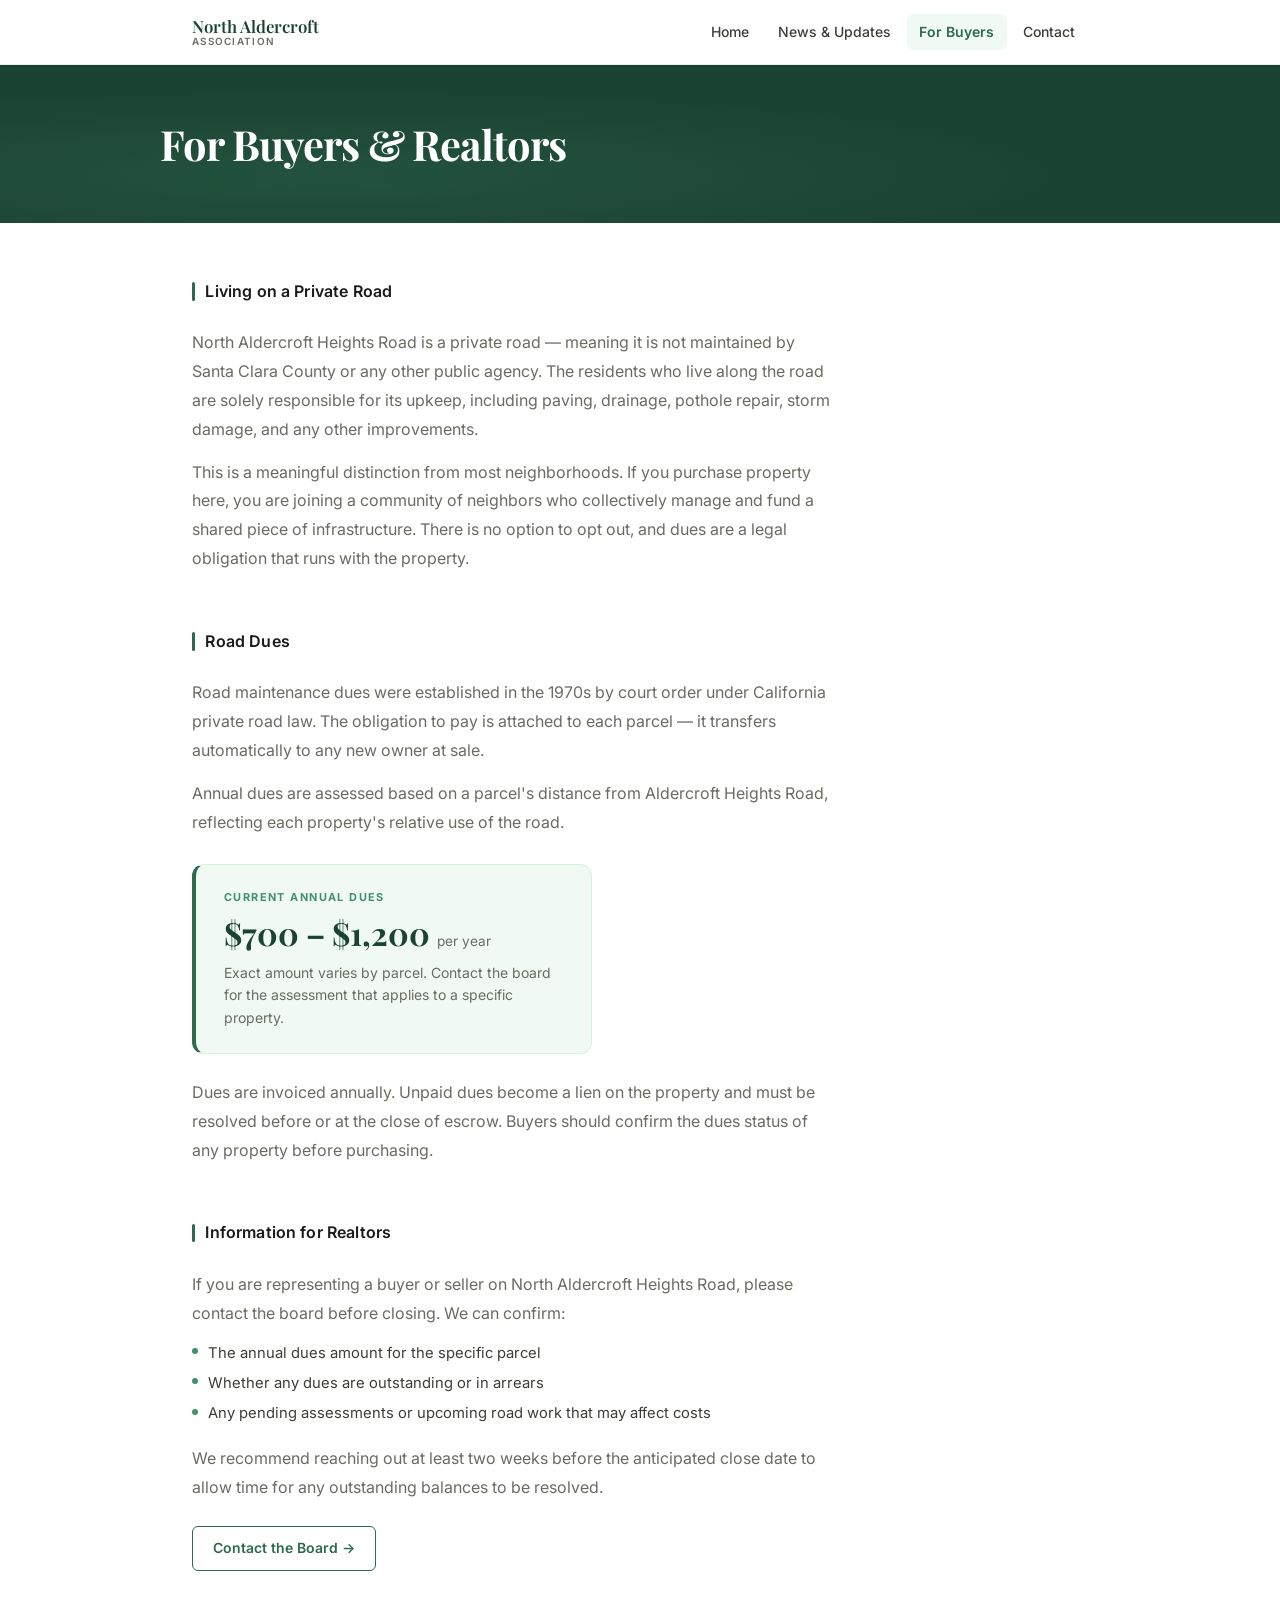
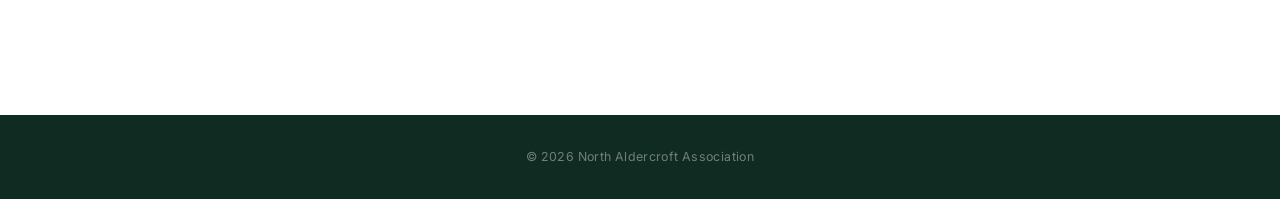
==== buyers.html @ 64df18d7 "Add For Buyers & Realtors page with private road and dues info New buyers.html covers private road r" ====
<!DOCTYPE html>
<html lang="en">
<head>
  <meta charset="UTF-8">
  <meta name="viewport" content="width=device-width, initial-scale=1.0">
  <title>For Buyers &amp; Realtors — North Aldercroft Association</title>
  <link rel="stylesheet" href="css/style.css">
</head>
<body>

<header class="site-header">
  <div class="header-inner">
    <a class="logo" href="index.html">
      <span class="logo-primary">North Aldercroft</span>
      <span class="logo-secondary">Association</span>
    </a>
    <nav aria-label="Main navigation">
      <ul>
        <li><a href="index.html">Home</a></li>
        <li><a href="news.html">News &amp; Updates</a></li>
        <li><a href="buyers.html" aria-current="page">For Buyers</a></li>
        <li><a href="contact.html">Contact</a></li>
      </ul>
    </nav>
  </div>
</header>

<section class="page-header">
  <div class="page-header-inner">
    <h1>For Buyers &amp; Realtors</h1>
  </div>
</section>

<main>

  <div class="section">
    <div class="section-label"><h2>Living on a Private Road</h2></div>
    <div class="prose">
      <p>North Aldercroft Heights Road is a private road — meaning it is not maintained by Santa Clara County or any other public agency. The residents who live along the road are solely responsible for its upkeep, including paving, drainage, pothole repair, storm damage, and any other improvements.</p>
      <p>This is a meaningful distinction from most neighborhoods. If you purchase property here, you are joining a community of neighbors who collectively manage and fund a shared piece of infrastructure. There is no option to opt out, and dues are a legal obligation that runs with the property.</p>
    </div>
  </div>

  <div class="section">
    <div class="section-label"><h2>Road Dues</h2></div>
    <div class="prose">
      <p>Road maintenance dues were established in the 1970s by court order under California private road law. The obligation to pay is attached to each parcel — it transfers automatically to any new owner at sale.</p>
      <p>Annual dues are assessed based on a parcel's distance from Aldercroft Heights Road, reflecting each property's relative use of the road.</p>
    </div>

    <div class="callout">
      <div class="callout-label">Current annual dues</div>
      <div class="callout-amount">$700 – $1,200 <span>per year</span></div>
      <p>Exact amount varies by parcel. Contact the board for the assessment that applies to a specific property.</p>
    </div>

    <div class="prose" style="margin-top: 1.5rem;">
      <p>Dues are invoiced annually. Unpaid dues become a lien on the property and must be resolved before or at the close of escrow. Buyers should confirm the dues status of any property before purchasing.</p>
    </div>
  </div>

  <div class="section">
    <div class="section-label"><h2>Information for Realtors</h2></div>
    <div class="prose">
      <p>If you are representing a buyer or seller on North Aldercroft Heights Road, please contact the board before closing. We can confirm:</p>
    </div>
    <ul class="info-list">
      <li>The annual dues amount for the specific parcel</li>
      <li>Whether any dues are outstanding or in arrears</li>
      <li>Any pending assessments or upcoming road work that may affect costs</li>
    </ul>
    <div class="prose" style="margin-top: 1.25rem;">
      <p>We recommend reaching out at least two weeks before the anticipated close date to allow time for any outstanding balances to be resolved.</p>
    </div>
    <a href="contact.html" class="btn-outline">Contact the Board &rarr;</a>
  </div>

</main>

<footer>
  &copy; <script>document.write(new Date().getFullYear())</script> North Aldercroft Association
</footer>

</body>
</html>
---- css/style.css ----
@import url('https://fonts.googleapis.com/css2?family=Playfair+Display:wght@500;600;700&family=Inter:wght@400;500;600&display=swap');

:root {
  --forest-900: #0f2b22;
  --forest-800: #1b4332;
  --forest-700: #2d6a4f;
  --forest-600: #40916c;
  --forest-100: #d8f3dc;
  --forest-50:  #f0f9f3;

  --gold-500: #b5893a;

  --neutral-900: #1a1a18;
  --neutral-700: #3d3d38;
  --neutral-500: #6b6b64;
  --neutral-300: #b0ada6;
  --neutral-100: #f0ede6;
  --neutral-50:  #faf8f4;

  --white: #ffffff;

  --shadow-xs: 0 1px 2px rgba(0,0,0,0.06);
  --shadow-sm: 0 1px 4px rgba(0,0,0,0.08), 0 2px 8px rgba(0,0,0,0.05);
  --shadow-md: 0 4px 12px rgba(0,0,0,0.1), 0 2px 4px rgba(0,0,0,0.06);
  --shadow-lg: 0 12px 32px rgba(0,0,0,0.12), 0 4px 8px rgba(0,0,0,0.06);

  --radius-sm: 6px;
  --radius:    12px;
  --radius-lg: 18px;

  --max-width: 960px;

  --font-display: 'Playfair Display', Georgia, 'Times New Roman', serif;
  --font-body:    'Inter', system-ui, -apple-system, sans-serif;
}

/* ── Reset ── */
*, *::before, *::after { box-sizing: border-box; margin: 0; padding: 0; }

html { scroll-behavior: smooth; }

body {
  font-family: var(--font-body);
  color: var(--neutral-900);
  background: var(--white);
  line-height: 1.6;
  -webkit-font-smoothing: antialiased;
}

/* ── Site Header ── */
.site-header {
  position: sticky;
  top: 0;
  z-index: 100;
  background: var(--white);
  border-bottom: 1px solid var(--neutral-100);
  box-shadow: var(--shadow-xs);
}

.header-inner {
  max-width: var(--max-width);
  margin: 0 auto;
  padding: 0 2rem;
  display: flex;
  align-items: center;
  justify-content: space-between;
  height: 64px;
  gap: 2rem;
}

.logo {
  display: flex;
  flex-direction: column;
  text-decoration: none;
  line-height: 1.2;
}

.logo-primary {
  font-family: var(--font-display);
  font-size: 1.05rem;
  font-weight: 600;
  color: var(--forest-800);
}

.logo-secondary {
  font-size: 0.62rem;
  font-weight: 600;
  letter-spacing: 0.13em;
  text-transform: uppercase;
  color: var(--neutral-500);
}

nav ul { list-style: none; display: flex; align-items: center; gap: 0.2rem; }

nav ul li a {
  display: block;
  padding: 0.4rem 0.8rem;
  border-radius: var(--radius-sm);
  font-size: 0.875rem;
  font-weight: 500;
  color: var(--neutral-700);
  text-decoration: none;
  transition: color 0.15s, background 0.15s;
}

nav ul li a:hover              { color: var(--forest-800); background: var(--forest-50); }
nav ul li a[aria-current="page"]{ color: var(--forest-700); background: var(--forest-50); font-weight: 600; }

/* ── Hero (home) ── */
.hero {
  position: relative;
  background:
    radial-gradient(ellipse at 15% 60%, rgba(64,145,108,0.3) 0%, transparent 55%),
    radial-gradient(ellipse at 85% 15%, rgba(45,106,79,0.2) 0%, transparent 50%),
    var(--forest-800);
  color: var(--white);
  padding: 6rem 2rem 7rem;
  overflow: hidden;
}

/* Curved bottom wave */
.hero::after {
  content: '';
  position: absolute;
  bottom: -1px;
  left: 0;
  right: 0;
  height: 72px;
  background: var(--white);
  clip-path: ellipse(55% 100% at 50% 100%);
}

.hero-inner {
  max-width: var(--max-width);
  margin: 0 auto;
  position: relative;
  z-index: 1;
}

.hero-eyebrow {
  font-size: 0.72rem;
  font-weight: 600;
  letter-spacing: 0.15em;
  text-transform: uppercase;
  color: var(--forest-100);
  opacity: 0.75;
  margin-bottom: 1rem;
}

.hero h1 {
  font-family: var(--font-display);
  font-size: clamp(2.6rem, 6vw, 4.2rem);
  font-weight: 700;
  line-height: 1.05;
  letter-spacing: -0.025em;
  color: var(--white);
  margin-bottom: 1.25rem;
}

.hero-sub {
  font-size: 1.05rem;
  color: rgba(255,255,255,0.68);
  max-width: 500px;
  line-height: 1.65;
  margin-bottom: 2.25rem;
}

.hero-actions { display: flex; gap: 0.75rem; flex-wrap: wrap; }

.btn-primary {
  display: inline-flex;
  align-items: center;
  padding: 0.7rem 1.5rem;
  background: var(--white);
  color: var(--forest-800);
  font-size: 0.875rem;
  font-weight: 600;
  text-decoration: none;
  border-radius: var(--radius-sm);
  box-shadow: var(--shadow-md);
  transition: transform 0.15s, box-shadow 0.15s;
}

.btn-primary:hover { transform: translateY(-1px); box-shadow: var(--shadow-lg); }

.btn-ghost {
  display: inline-flex;
  align-items: center;
  padding: 0.7rem 1.5rem;
  background: rgba(255,255,255,0.1);
  border: 1px solid rgba(255,255,255,0.25);
  color: var(--white);
  font-size: 0.875rem;
  font-weight: 500;
  text-decoration: none;
  border-radius: var(--radius-sm);
  transition: background 0.15s;
}

.btn-ghost:hover { background: rgba(255,255,255,0.18); }

/* ── Page Header (inner pages) ── */
.page-header {
  background:
    radial-gradient(ellipse at 25% 70%, rgba(64,145,108,0.2) 0%, transparent 55%),
    var(--forest-800);
  padding: 3.5rem 2rem 3.5rem;
  color: var(--white);
}

.page-header-inner { max-width: var(--max-width); margin: 0 auto; }

.page-header h1 {
  font-family: var(--font-display);
  font-size: clamp(1.8rem, 4vw, 2.6rem);
  font-weight: 700;
  letter-spacing: -0.025em;
  line-height: 1.1;
}

/* ── Main ── */
main {
  max-width: var(--max-width);
  margin: 0 auto;
  padding: 3.5rem 2rem;
}

.section { margin-bottom: 3.5rem; }

/* ── Section headings ── */
.section-label {
  display: flex;
  align-items: center;
  gap: 0.65rem;
  margin-bottom: 1.5rem;
}

.section-label::before {
  content: '';
  display: block;
  width: 3px;
  height: 1.15rem;
  background: var(--forest-700);
  border-radius: 99px;
  flex-shrink: 0;
}

.section-label h2 {
  font-size: 1rem;
  font-weight: 600;
  letter-spacing: 0.01em;
  color: var(--neutral-900);
}

/* ── About ── */
.about-body {
  font-size: 1rem;
  color: var(--neutral-500);
  max-width: 640px;
  line-height: 1.8;
}
.about-body p + p { margin-top: 0.875rem; }

/* ── Cards ── */
.card-grid {
  display: grid;
  grid-template-columns: repeat(auto-fit, minmax(240px, 1fr));
  gap: 1.25rem;
}

.card {
  background: var(--white);
  border: 1px solid var(--neutral-100);
  border-radius: var(--radius);
  padding: 1.5rem;
  box-shadow: var(--shadow-sm);
  display: flex;
  flex-direction: column;
  transition: transform 0.2s, box-shadow 0.2s;
}

.card:hover { transform: translateY(-3px); box-shadow: var(--shadow-lg); }

.card-icon {
  width: 38px;
  height: 38px;
  background: var(--forest-50);
  border-radius: var(--radius-sm);
  margin-bottom: 1rem;
  display: flex;
  align-items: center;
  justify-content: center;
}

/* Simple CSS-drawn icons via pseudo-elements */
.card-icon-news::after    { content: ''; display: block; width: 14px; height: 12px; border: 2px solid var(--forest-700); border-radius: 2px; box-shadow: 0 2px 0 0 var(--forest-700); }
.card-icon-minutes::after { content: ''; display: block; width: 10px; height: 13px; border: 2px solid var(--forest-700); border-radius: 1px; border-top: 5px solid var(--forest-700); }
.card-icon-contact::after { content: ''; display: block; width: 14px; height: 10px; border: 2px solid var(--forest-700); border-radius: 2px; clip-path: polygon(0 0, 50% 55%, 100% 0, 100% 100%, 0 100%); background: var(--forest-700); border: none; }

.card h3 {
  font-size: 0.95rem;
  font-weight: 600;
  color: var(--neutral-900);
  margin-bottom: 0.4rem;
}

.card p { font-size: 0.875rem; color: var(--neutral-500); line-height: 1.65; flex: 1; }

.card-link {
  display: inline-flex;
  align-items: center;
  gap: 0.3rem;
  margin-top: 1.25rem;
  font-size: 0.825rem;
  font-weight: 600;
  color: var(--forest-700);
  text-decoration: none;
  transition: gap 0.15s;
}
.card-link:hover { gap: 0.5rem; }

/* ── Announcements ── */
.announcement-list { list-style: none; }

.announcement-list li {
  display: grid;
  grid-template-columns: 44px 1fr;
  gap: 0 1.25rem;
  padding: 1.25rem 0;
  border-bottom: 1px solid var(--neutral-100);
}
.announcement-list li:last-child { border-bottom: none; }

.ann-date-badge {
  display: flex;
  flex-direction: column;
  align-items: center;
  padding-top: 0.1rem;
}

.ann-date-badge .month {
  font-size: 0.58rem;
  font-weight: 700;
  letter-spacing: 0.09em;
  text-transform: uppercase;
  color: var(--forest-700);
}

.ann-date-badge .day {
  font-size: 1.4rem;
  font-weight: 700;
  color: var(--neutral-900);
  line-height: 1;
}

.ann-date-badge .year {
  font-size: 0.58rem;
  color: var(--neutral-300);
  margin-top: 1px;
}

.ann-title {
  font-size: 0.95rem;
  font-weight: 600;
  color: var(--neutral-900);
  margin-bottom: 0.3rem;
  line-height: 1.35;
}

.ann-body { font-size: 0.875rem; color: var(--neutral-500); line-height: 1.65; }

/* ── Minutes list ── */
.minutes-list { list-style: none; }

.minutes-list li {
  display: flex;
  align-items: center;
  justify-content: space-between;
  gap: 1rem;
  padding: 0.875rem 0;
  border-bottom: 1px solid var(--neutral-100);
}
.minutes-list li:last-child { border-bottom: none; }

.minutes-list a {
  font-size: 0.9rem;
  font-weight: 500;
  color: var(--forest-700);
  text-decoration: none;
  transition: color 0.15s;
}
.minutes-list a:hover { color: var(--forest-800); text-decoration: underline; }

.minutes-list .date {
  font-size: 0.775rem;
  color: var(--neutral-300);
  white-space: nowrap;
}

#minutes-loading { font-size: 0.875rem; color: var(--neutral-500); }

/* ── Minutes document page ── */
.minutes-doc { max-width: 680px; }

.back-link {
  display: inline-flex;
  align-items: center;
  gap: 0.35rem;
  margin-bottom: 2rem;
  font-size: 0.85rem;
  font-weight: 500;
  color: var(--forest-700);
  text-decoration: none;
  transition: gap 0.15s;
}
.back-link:hover { gap: 0.5rem; }

.minutes-doc h1 {
  font-family: var(--font-display);
  font-size: 1.8rem;
  color: var(--neutral-900);
  letter-spacing: -0.02em;
  margin-bottom: 0.3rem;
}

.minutes-doc .meta {
  font-size: 0.825rem;
  color: var(--neutral-500);
  margin-bottom: 2.25rem;
  padding-bottom: 1.5rem;
  border-bottom: 1px solid var(--neutral-100);
}

.minutes-doc h2 {
  font-size: 0.68rem;
  font-weight: 700;
  letter-spacing: 0.13em;
  text-transform: uppercase;
  color: var(--neutral-300);
  margin-top: 2rem;
  margin-bottom: 0.65rem;
}

.minutes-doc ul {
  margin-left: 1.1rem;
  font-size: 0.9rem;
  color: var(--neutral-500);
  line-height: 1.7;
}
.minutes-doc ul li { margin-bottom: 0.35rem; }

.minutes-doc p {
  font-size: 0.9rem;
  color: var(--neutral-500);
  line-height: 1.7;
  margin-top: 0.5rem;
}

.minutes-doc .action-item { color: var(--forest-800); font-weight: 600; }

/* ── Contact ── */
.contact-intro {
  font-size: 1rem;
  color: var(--neutral-500);
  line-height: 1.75;
  margin-bottom: 2rem;
  max-width: 480px;
}

.contact-card {
  display: inline-flex;
  flex-direction: column;
  gap: 0.35rem;
  background: var(--forest-50);
  border: 1px solid var(--forest-100);
  border-radius: var(--radius);
  padding: 1.5rem 2rem;
  box-shadow: var(--shadow-sm);
}

.contact-card .label {
  font-size: 0.68rem;
  font-weight: 700;
  letter-spacing: 0.13em;
  text-transform: uppercase;
  color: var(--forest-600);
}

.contact-card a {
  font-size: 1.05rem;
  font-weight: 600;
  color: var(--forest-800);
  text-decoration: none;
}
.contact-card a:hover { text-decoration: underline; }

/* ── Prose (buyers page body text) ── */
.prose {
  font-size: 1rem;
  color: var(--neutral-500);
  line-height: 1.8;
  max-width: 640px;
}
.prose p + p { margin-top: 0.875rem; }

/* ── Callout box ── */
.callout {
  margin-top: 1.75rem;
  background: var(--forest-50);
  border: 1px solid var(--forest-100);
  border-left: 4px solid var(--forest-700);
  border-radius: var(--radius);
  padding: 1.5rem 1.75rem;
  max-width: 400px;
}

.callout-label {
  font-size: 0.68rem;
  font-weight: 700;
  letter-spacing: 0.13em;
  text-transform: uppercase;
  color: var(--forest-600);
  margin-bottom: 0.5rem;
}

.callout-amount {
  font-family: var(--font-display);
  font-size: 2rem;
  font-weight: 700;
  color: var(--forest-800);
  line-height: 1.1;
  margin-bottom: 0.75rem;
}

.callout-amount span {
  font-family: var(--font-body);
  font-size: 0.85rem;
  font-weight: 400;
  color: var(--neutral-500);
}

.callout p {
  font-size: 0.875rem;
  color: var(--neutral-500);
  line-height: 1.6;
}

/* ── Info list (buyers page) ── */
.info-list {
  margin-top: 0.875rem;
  margin-left: 0;
  list-style: none;
  max-width: 560px;
  display: flex;
  flex-direction: column;
  gap: 0.5rem;
}

.info-list li {
  display: flex;
  align-items: flex-start;
  gap: 0.65rem;
  font-size: 0.925rem;
  color: var(--neutral-700);
  line-height: 1.5;
}

.info-list li::before {
  content: '';
  display: block;
  width: 6px;
  height: 6px;
  border-radius: 50%;
  background: var(--forest-600);
  margin-top: 0.45em;
  flex-shrink: 0;
}

/* ── Outline button ── */
.btn-outline {
  display: inline-flex;
  align-items: center;
  margin-top: 1.5rem;
  padding: 0.65rem 1.25rem;
  border: 1.5px solid var(--forest-700);
  border-radius: var(--radius-sm);
  font-size: 0.875rem;
  font-weight: 600;
  color: var(--forest-700);
  text-decoration: none;
  transition: background 0.15s, color 0.15s;
}

.btn-outline:hover {
  background: var(--forest-700);
  color: var(--white);
}

/* ── Footer ── */
footer {
  background: var(--forest-900);
  color: rgba(255,255,255,0.4);
  padding: 2rem;
  text-align: center;
  font-size: 0.775rem;
  letter-spacing: 0.03em;
  margin-top: 2rem;
}

/* ── Responsive ── */
@media (max-width: 600px) {
  .header-inner { padding: 0 1.25rem; height: 56px; }
  .hero { padding: 4rem 1.25rem 5rem; }
  .hero::after { height: 48px; }
  .page-header { padding: 2.5rem 1.25rem; }
  main { padding: 2.5rem 1.25rem; }
  .announcement-list li { grid-template-columns: 1fr; }
  .ann-date-badge { flex-direction: row; align-items: baseline; gap: 0.3rem; margin-bottom: 0.4rem; }
  .ann-date-badge .day { font-size: 0.9rem; }
  .minutes-list li { flex-direction: column; align-items: flex-start; gap: 0.2rem; }
  nav ul li a { padding: 0.35rem 0.5rem; font-size: 0.825rem; }
}
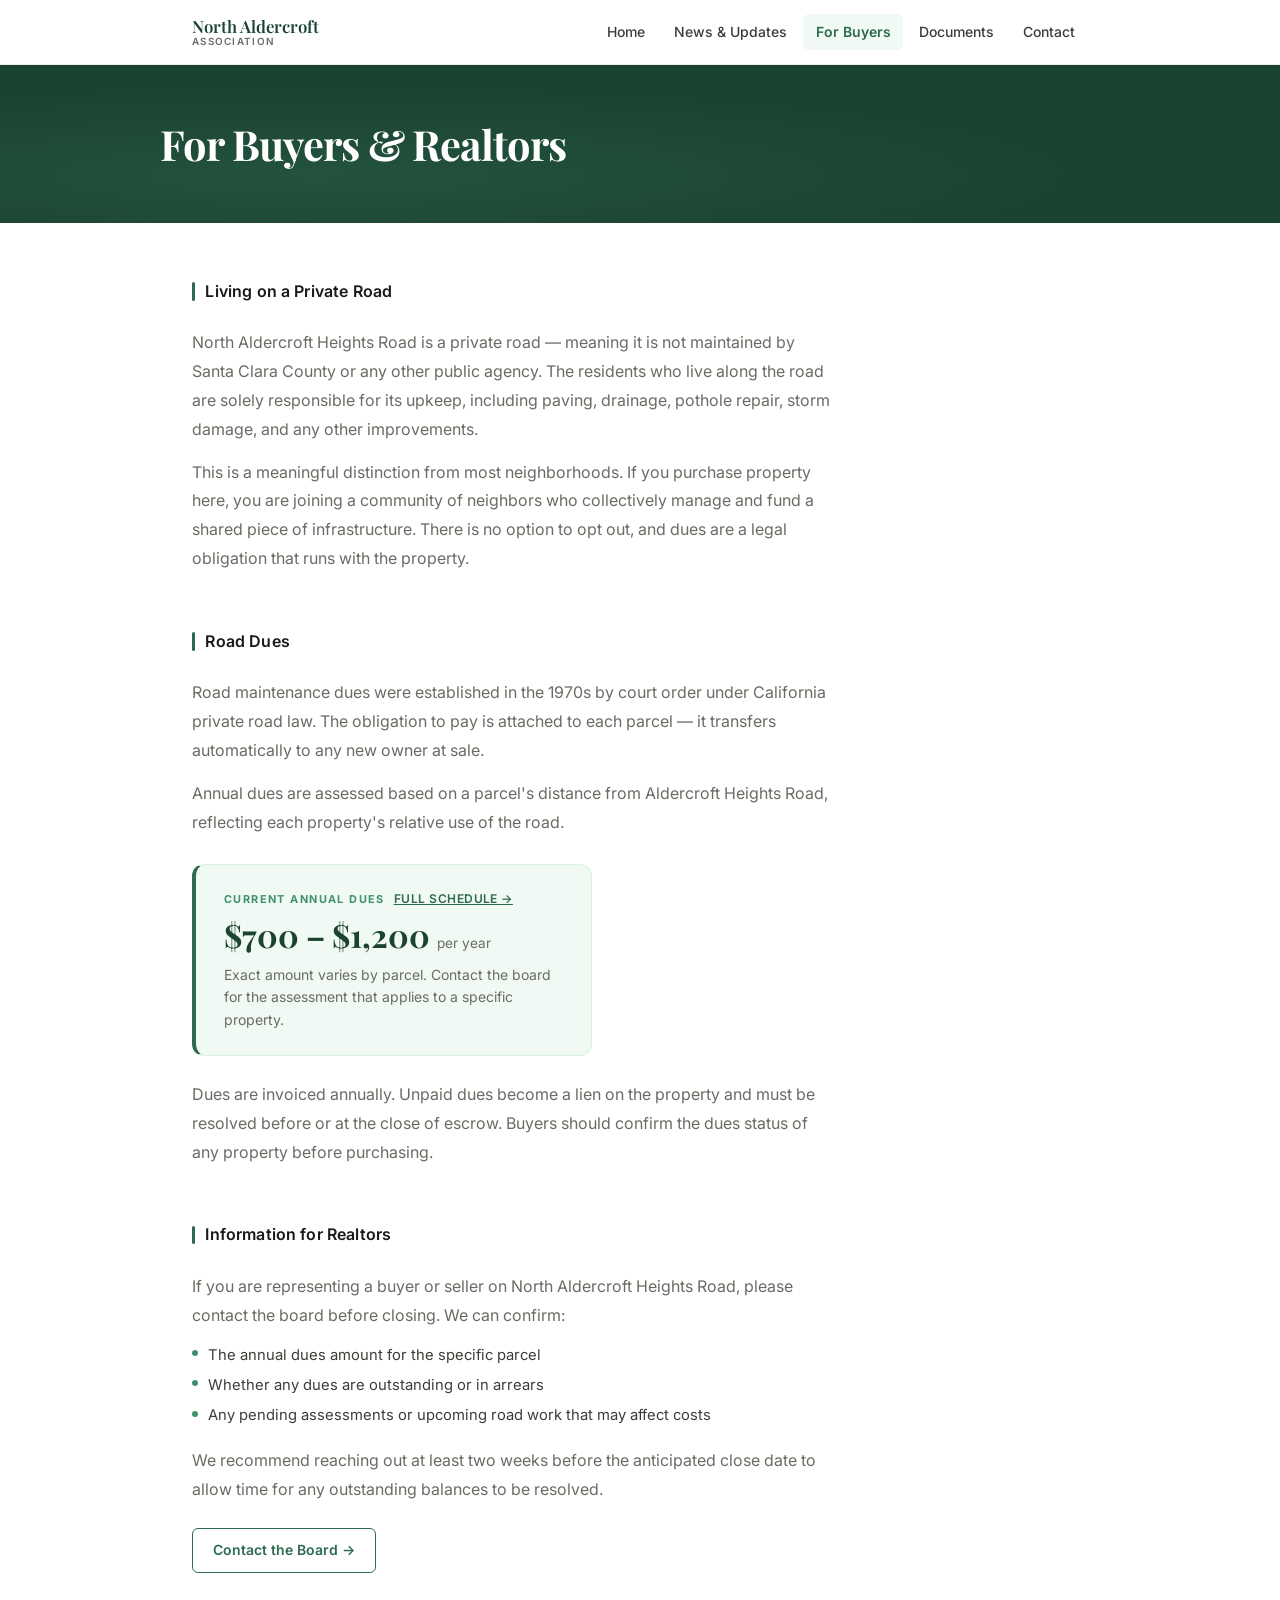
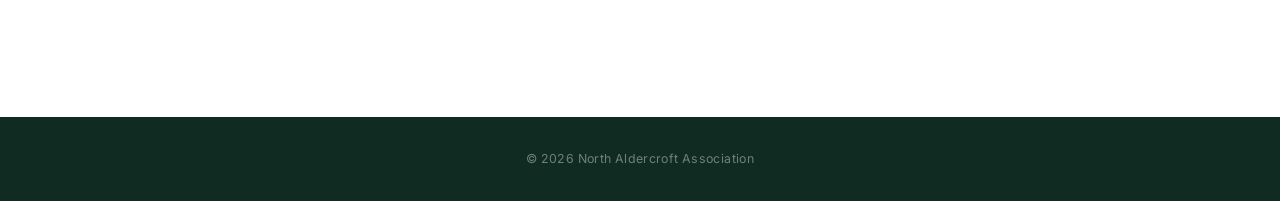
==== commit 0b51b83d: "Add governing documents section with articles, bylaws, and dues structure New documents.html lists a" ====
--- a/buyers.html
+++ b/buyers.html
@@ -19,6 +19,7 @@
         <li><a href="index.html">Home</a></li>
         <li><a href="news.html">News &amp; Updates</a></li>
         <li><a href="buyers.html" aria-current="page">For Buyers</a></li>
+        <li><a href="documents.html">Documents</a></li>
         <li><a href="contact.html">Contact</a></li>
       </ul>
     </nav>
@@ -49,7 +50,7 @@
     </div>
 
     <div class="callout">
-      <div class="callout-label">Current annual dues</div>
+      <div class="callout-label">Current annual dues &nbsp;<a href="docs/dues-structure.html" style="font-weight:600;color:var(--forest-700);font-size:0.75rem;letter-spacing:0.04em;">Full schedule &rarr;</a></div>
       <div class="callout-amount">$700 – $1,200 <span>per year</span></div>
       <p>Exact amount varies by parcel. Contact the board for the assessment that applies to a specific property.</p>
     </div>
--- a/css/style.css
+++ b/css/style.css
@@ -493,6 +493,136 @@
   text-decoration: none;
 }
 .contact-card a:hover { text-decoration: underline; }
+
+/* ── Document list (documents.html) ── */
+.doc-list {
+  list-style: none;
+  border: 1px solid var(--neutral-100);
+  border-radius: var(--radius);
+  overflow: hidden;
+}
+
+.doc-list li {
+  display: flex;
+  align-items: center;
+  justify-content: space-between;
+  gap: 1.5rem;
+  padding: 1.25rem 1.5rem;
+  background: var(--white);
+  border-bottom: 1px solid var(--neutral-100);
+  transition: background 0.15s;
+}
+
+.doc-list li:last-child { border-bottom: none; }
+.doc-list li:hover { background: var(--neutral-50); }
+
+.doc-info h3 {
+  font-size: 0.95rem;
+  font-weight: 600;
+  color: var(--neutral-900);
+  margin-bottom: 0.2rem;
+}
+
+.doc-info p {
+  font-size: 0.825rem;
+  color: var(--neutral-500);
+  line-height: 1.5;
+}
+
+.doc-link {
+  font-size: 0.825rem;
+  font-weight: 600;
+  color: var(--forest-700);
+  text-decoration: none;
+  white-space: nowrap;
+  flex-shrink: 0;
+}
+
+.doc-link:hover { text-decoration: underline; }
+
+/* ── Legal document pages ── */
+.legal-doc { max-width: 700px; }
+
+.legal-doc-header {
+  margin-bottom: 2.5rem;
+  padding-bottom: 1.75rem;
+  border-bottom: 1px solid var(--neutral-100);
+}
+
+.legal-doc-type {
+  font-size: 0.68rem;
+  font-weight: 700;
+  letter-spacing: 0.15em;
+  text-transform: uppercase;
+  color: var(--forest-600);
+  margin-bottom: 0.4rem;
+}
+
+.legal-doc h1 {
+  font-family: var(--font-display);
+  font-size: 1.8rem;
+  color: var(--neutral-900);
+  letter-spacing: -0.02em;
+  margin-bottom: 0.25rem;
+}
+
+.legal-doc .meta {
+  font-size: 0.825rem;
+  color: var(--neutral-500);
+}
+
+.legal-doc h2 {
+  font-size: 0.82rem;
+  font-weight: 700;
+  letter-spacing: 0.1em;
+  text-transform: uppercase;
+  color: var(--neutral-700);
+  margin-top: 2rem;
+  margin-bottom: 0.65rem;
+}
+
+.legal-doc p {
+  font-size: 0.9rem;
+  color: var(--neutral-500);
+  line-height: 1.75;
+  margin-bottom: 0.75rem;
+}
+
+.legal-doc p a { color: var(--forest-700); }
+.legal-doc p a:hover { text-decoration: none; }
+
+/* ── Dues table ── */
+.dues-table {
+  width: 100%;
+  border-collapse: collapse;
+  font-size: 0.9rem;
+  margin: 1.25rem 0 1.75rem;
+}
+
+.dues-table th {
+  text-align: left;
+  font-size: 0.7rem;
+  font-weight: 700;
+  letter-spacing: 0.09em;
+  text-transform: uppercase;
+  color: var(--neutral-500);
+  padding: 0.6rem 1rem;
+  border-bottom: 2px solid var(--neutral-100);
+}
+
+.dues-table td {
+  padding: 0.8rem 1rem;
+  color: var(--neutral-700);
+  border-bottom: 1px solid var(--neutral-100);
+}
+
+.dues-table td:last-child {
+  font-weight: 600;
+  color: var(--forest-800);
+}
+
+.dues-table tr:last-child td { border-bottom: none; }
+.dues-table tr:hover td { background: var(--neutral-50); }
 
 /* ── Prose (buyers page body text) ── */
 .prose {
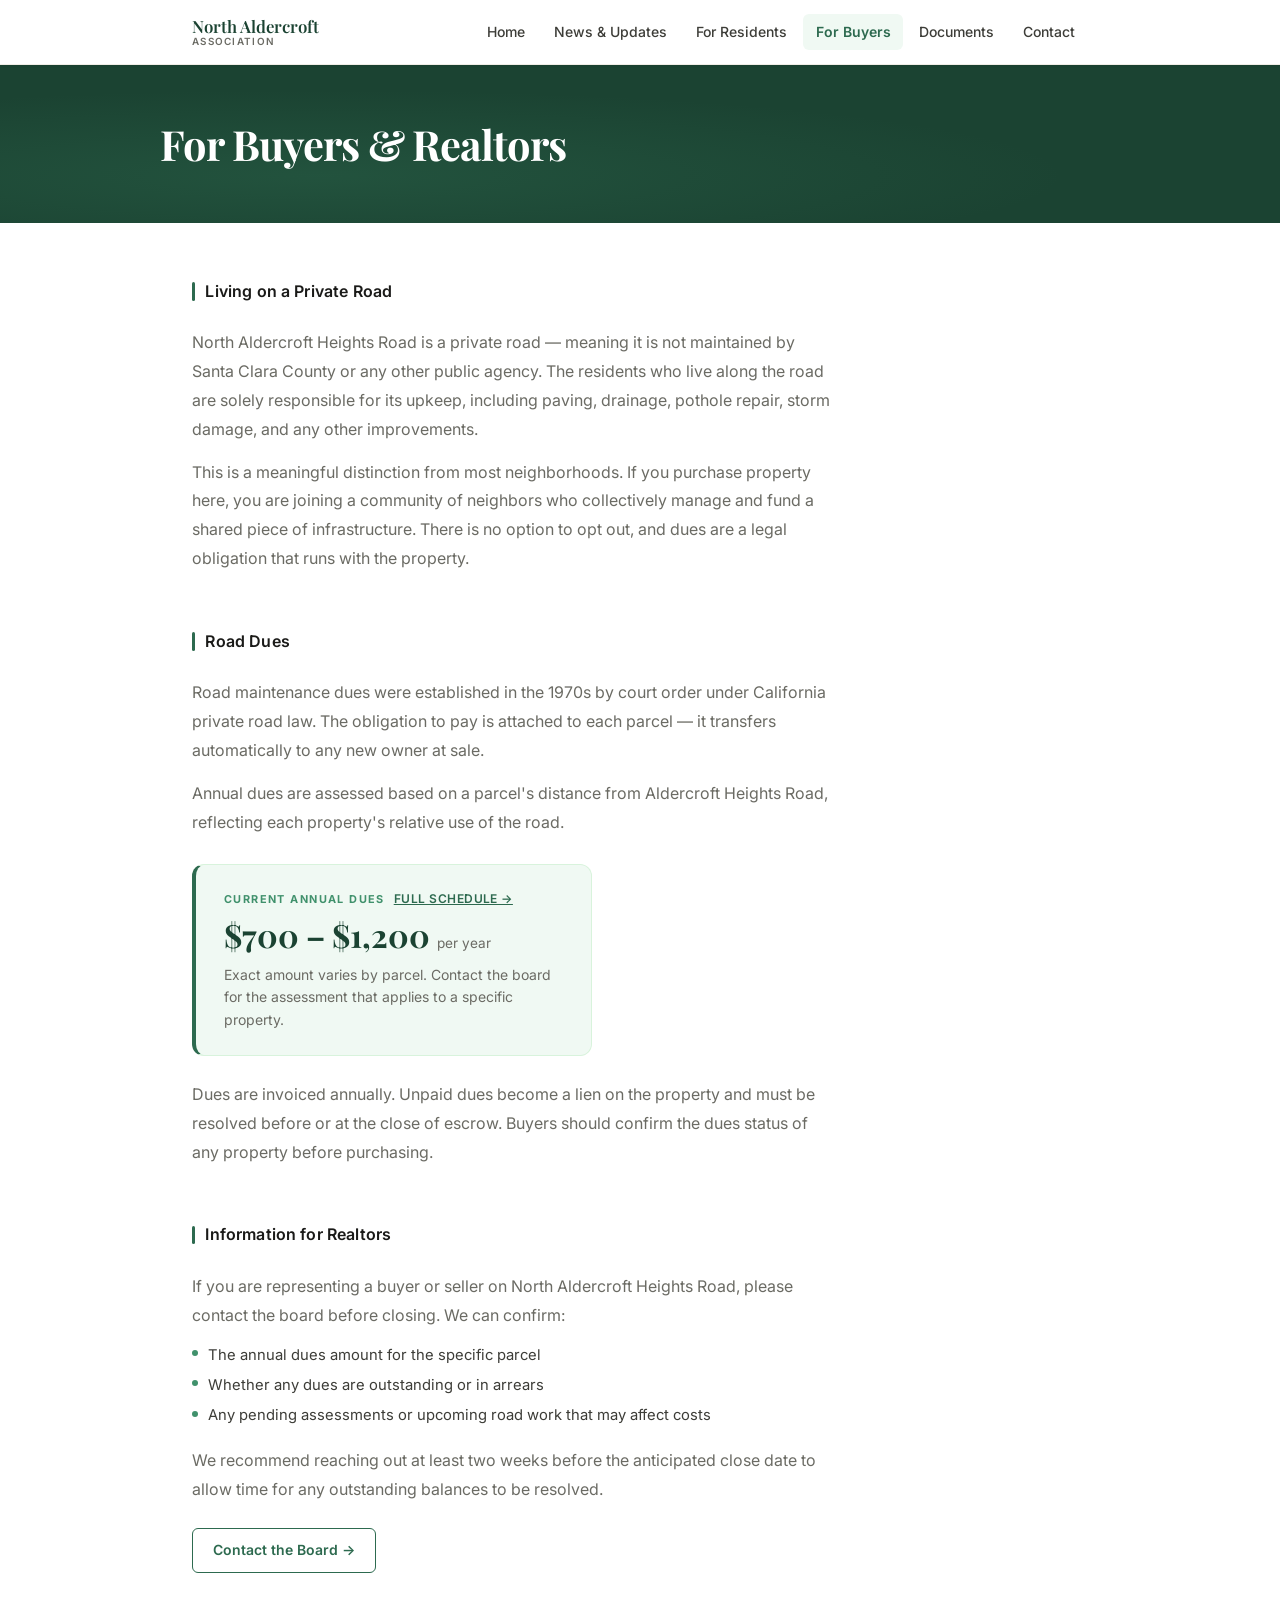
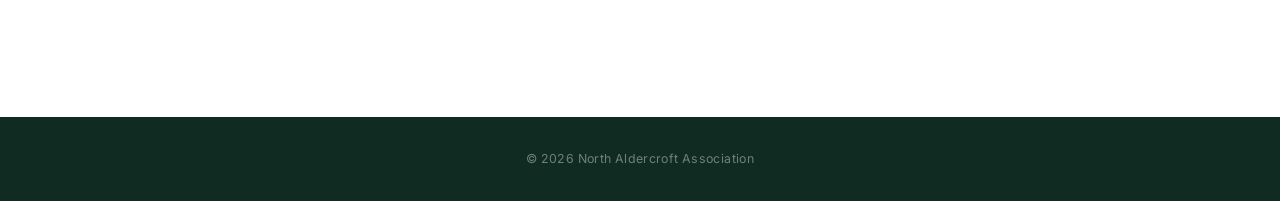
==== commit da18bf7f: "Add For Residents page with dues payment info and board updates feed New residents.html shows paymen" ====
--- a/buyers.html
+++ b/buyers.html
@@ -18,6 +18,7 @@
       <ul>
         <li><a href="index.html">Home</a></li>
         <li><a href="news.html">News &amp; Updates</a></li>
+        <li><a href="residents.html">For Residents</a></li>
         <li><a href="buyers.html" aria-current="page">For Buyers</a></li>
         <li><a href="documents.html">Documents</a></li>
         <li><a href="contact.html">Contact</a></li>
--- a/css/style.css
+++ b/css/style.css
@@ -705,6 +705,158 @@
   margin-top: 0.45em;
   flex-shrink: 0;
 }
+
+/* ── Payment methods (residents page) ── */
+.payment-methods {
+  display: grid;
+  grid-template-columns: repeat(auto-fit, minmax(210px, 1fr));
+  gap: 1rem;
+  max-width: 520px;
+}
+
+.payment-method {
+  background: var(--forest-50);
+  border: 1px solid var(--forest-100);
+  border-radius: var(--radius);
+  padding: 1.25rem 1.5rem;
+}
+
+.pm-label {
+  font-size: 0.68rem;
+  font-weight: 700;
+  letter-spacing: 0.13em;
+  text-transform: uppercase;
+  color: var(--forest-600);
+  margin-bottom: 0.65rem;
+}
+
+.pm-detail {
+  font-size: 0.875rem;
+  color: var(--neutral-500);
+  line-height: 1.65;
+}
+
+.pm-detail strong {
+  display: block;
+  font-weight: 600;
+  color: var(--neutral-900);
+  margin-bottom: 0.25rem;
+}
+
+/* ── Updates list (residents page) ── */
+.updates-list { list-style: none; }
+
+.updates-list li {
+  display: flex;
+  align-items: center;
+  justify-content: space-between;
+  gap: 1rem;
+  padding: 0.875rem 0;
+  border-bottom: 1px solid var(--neutral-100);
+}
+
+.updates-list li:last-child { border-bottom: none; }
+
+.update-list-main {
+  display: flex;
+  align-items: center;
+  gap: 0.6rem;
+  flex-wrap: wrap;
+  min-width: 0;
+}
+
+.updates-list a {
+  font-size: 0.9rem;
+  font-weight: 500;
+  color: var(--forest-700);
+  text-decoration: none;
+  transition: color 0.15s;
+}
+
+.updates-list a:hover { color: var(--forest-800); text-decoration: underline; }
+
+.updates-list .date {
+  font-size: 0.775rem;
+  color: var(--neutral-300);
+  white-space: nowrap;
+  flex-shrink: 0;
+}
+
+/* ── Update type tags ── */
+.update-tag {
+  display: inline-block;
+  font-size: 0.65rem;
+  font-weight: 700;
+  letter-spacing: 0.07em;
+  text-transform: uppercase;
+  padding: 0.15rem 0.45rem;
+  border-radius: 4px;
+  white-space: nowrap;
+  flex-shrink: 0;
+}
+
+.update-tag-summary { background: var(--forest-50);  color: var(--forest-700); }
+.update-tag-update  { background: #fef9ec;            color: #9a7230; }
+
+/* ── Update document pages ── */
+.update-doc { max-width: 680px; }
+
+.update-doc-header {
+  margin-bottom: 2.25rem;
+  padding-bottom: 1.5rem;
+  border-bottom: 1px solid var(--neutral-100);
+}
+
+.update-meta-row {
+  display: flex;
+  align-items: center;
+  gap: 0.65rem;
+  margin-bottom: 0.65rem;
+}
+
+.update-date {
+  font-size: 0.825rem;
+  color: var(--neutral-500);
+}
+
+.update-doc h1 {
+  font-family: var(--font-display);
+  font-size: 1.8rem;
+  color: var(--neutral-900);
+  letter-spacing: -0.02em;
+  margin-bottom: 0.5rem;
+}
+
+.update-note {
+  font-size: 0.825rem;
+  color: var(--neutral-500);
+  background: var(--neutral-50);
+  border-left: 3px solid var(--neutral-300);
+  border-radius: 0 4px 4px 0;
+  padding: 0.6rem 0.875rem;
+  margin-top: 0.75rem;
+}
+
+.update-note a { color: var(--forest-700); }
+
+.update-doc h2 {
+  font-size: 0.82rem;
+  font-weight: 700;
+  letter-spacing: 0.1em;
+  text-transform: uppercase;
+  color: var(--neutral-700);
+  margin-top: 2rem;
+  margin-bottom: 0.65rem;
+}
+
+.update-doc p {
+  font-size: 0.925rem;
+  color: var(--neutral-500);
+  line-height: 1.75;
+  margin-bottom: 0.5rem;
+}
+
+.update-doc p a { color: var(--forest-700); }
 
 /* ── Outline button ── */
 .btn-outline {
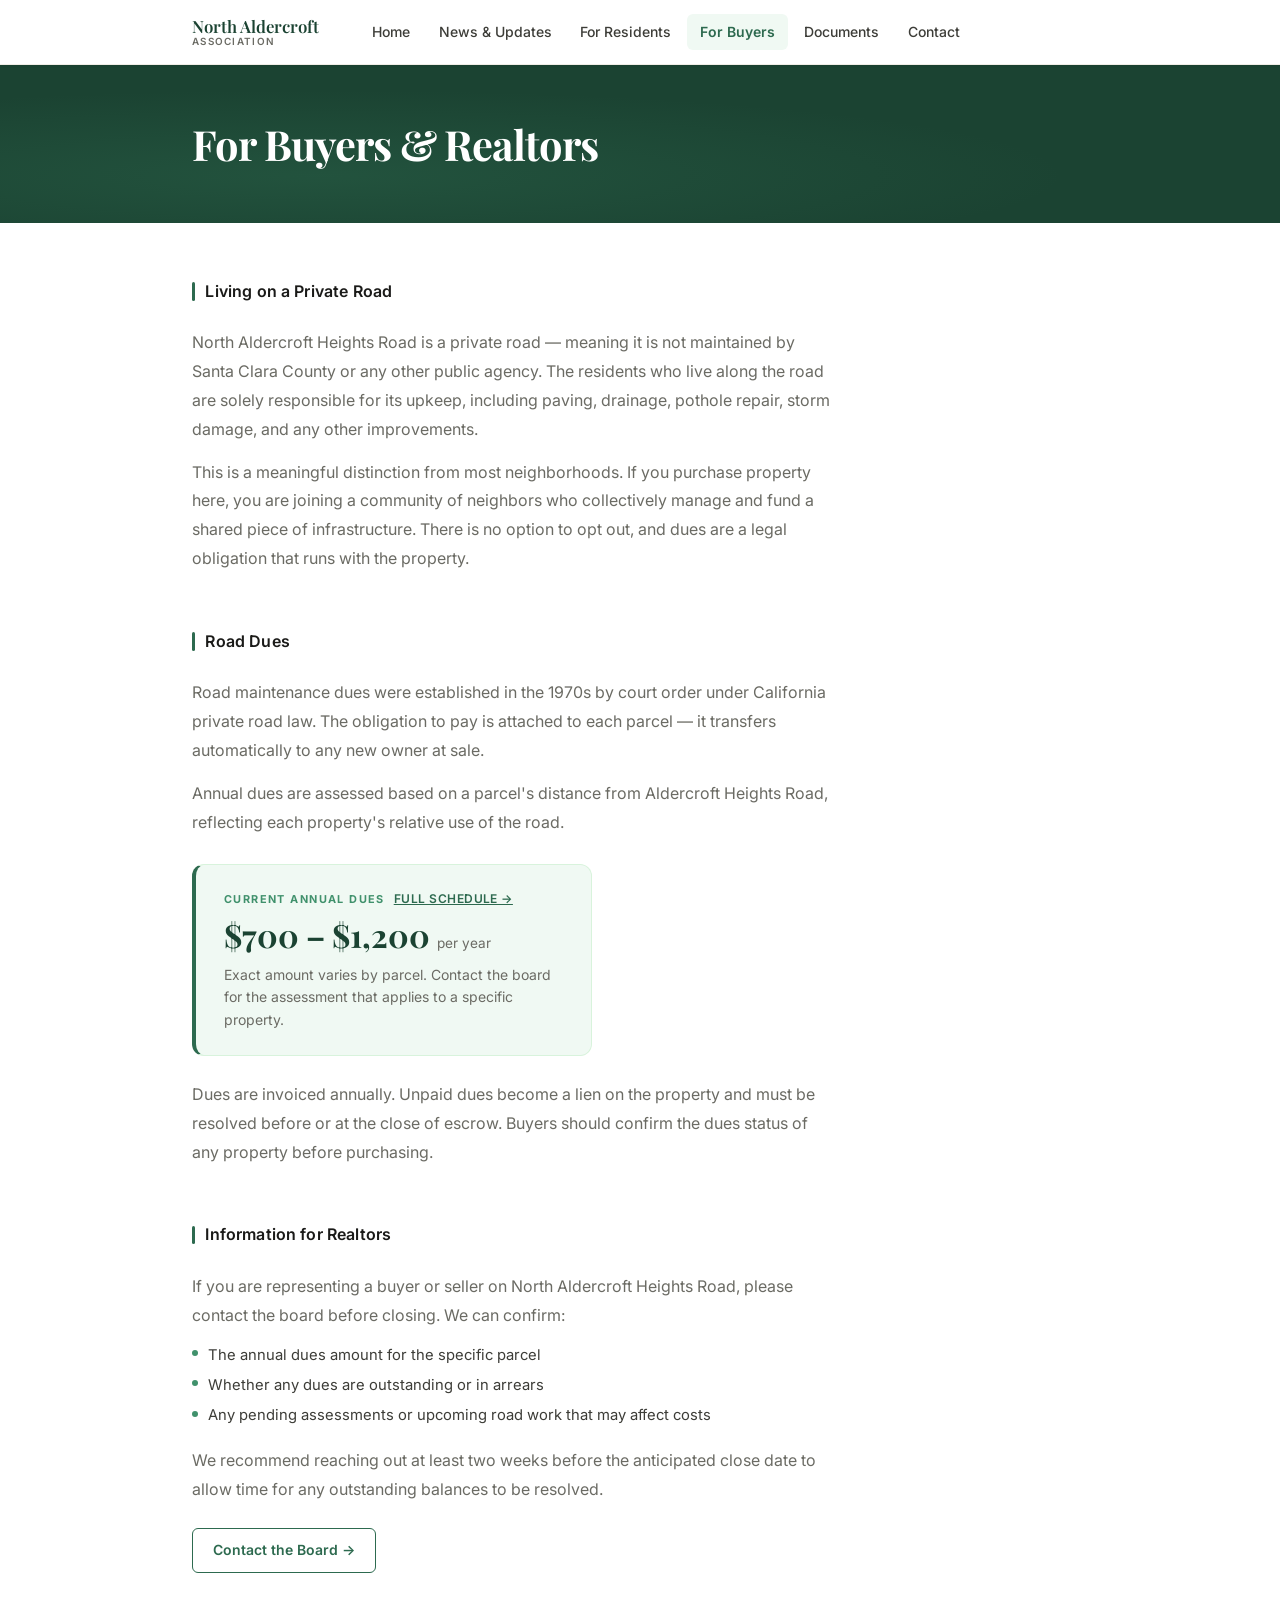
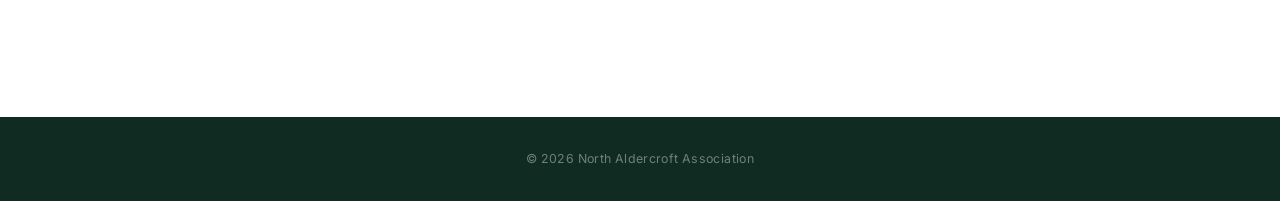
==== commit bdb0ad0a: "Add hamburger menu for mobile nav (≤800px) Shared js/nav.js toggles .nav-open on the header. The nav" ====
--- a/buyers.html
+++ b/buyers.html
@@ -24,6 +24,7 @@
         <li><a href="contact.html">Contact</a></li>
       </ul>
     </nav>
+    <button class="nav-toggle" aria-label="Open navigation" aria-expanded="false"><span></span><span></span><span></span></button>
   </div>
 </header>
 
@@ -83,5 +84,6 @@
   &copy; <script>document.write(new Date().getFullYear())</script> North Aldercroft Association
 </footer>
 
+<script src="js/nav.js"></script>
 </body>
 </html>
--- a/css/style.css
+++ b/css/style.css
@@ -45,6 +45,79 @@
   background: var(--white);
   line-height: 1.6;
   -webkit-font-smoothing: antialiased;
+}
+
+/* ── Hamburger button ── */
+.nav-toggle {
+  display: none;
+  flex-direction: column;
+  justify-content: space-between;
+  width: 26px;
+  height: 20px;
+  background: none;
+  border: none;
+  cursor: pointer;
+  padding: 0;
+  margin-left: auto;
+  flex-shrink: 0;
+}
+
+.nav-toggle span {
+  display: block;
+  width: 100%;
+  height: 2px;
+  background: var(--neutral-700);
+  border-radius: 2px;
+  transition: transform 0.22s ease, opacity 0.15s ease;
+  transform-origin: center;
+}
+
+/* Three lines → X */
+.nav-open .nav-toggle span:nth-child(1) { transform: translateY(9px) rotate(45deg); }
+.nav-open .nav-toggle span:nth-child(2) { opacity: 0; transform: scaleX(0); }
+.nav-open .nav-toggle span:nth-child(3) { transform: translateY(-9px) rotate(-45deg); }
+
+/* ── Mobile nav dropdown ── */
+@media (max-width: 800px) {
+  .nav-toggle { display: flex; }
+
+  nav {
+    position: absolute;
+    top: 100%;
+    left: 0;
+    right: 0;
+    background: var(--white);
+    border-top: 1px solid var(--neutral-100);
+    box-shadow: var(--shadow-md);
+    padding: 0.5rem 1.5rem 1rem;
+    opacity: 0;
+    visibility: hidden;
+    transform: translateY(-6px);
+    transition: opacity 0.18s ease, transform 0.18s ease, visibility 0.18s;
+  }
+
+  .nav-open nav {
+    opacity: 1;
+    visibility: visible;
+    transform: translateY(0);
+  }
+
+  nav ul {
+    flex-direction: column;
+    gap: 0;
+  }
+
+  nav ul li a {
+    padding: 0.7rem 0;
+    font-size: 0.925rem;
+    border-radius: 0;
+    border-bottom: 1px solid var(--neutral-100);
+    display: block;
+  }
+
+  nav ul li:last-child a { border-bottom: none; }
+
+  .header-inner { padding: 0 1.5rem; height: 56px; }
 }
 
 /* ── Site Header ── */
@@ -63,9 +136,9 @@
   padding: 0 2rem;
   display: flex;
   align-items: center;
-  justify-content: space-between;
+  justify-content: flex-start;
   height: 64px;
-  gap: 2rem;
+  gap: 2.5rem;
 }
 
 .logo {
@@ -114,7 +187,7 @@
     radial-gradient(ellipse at 85% 15%, rgba(45,106,79,0.2) 0%, transparent 50%),
     var(--forest-800);
   color: var(--white);
-  padding: 6rem 2rem 7rem;
+  padding: 6rem 0 7rem;
   overflow: hidden;
 }
 
@@ -133,6 +206,7 @@
 .hero-inner {
   max-width: var(--max-width);
   margin: 0 auto;
+  padding: 0 2rem;
   position: relative;
   z-index: 1;
 }
@@ -204,11 +278,11 @@
   background:
     radial-gradient(ellipse at 25% 70%, rgba(64,145,108,0.2) 0%, transparent 55%),
     var(--forest-800);
-  padding: 3.5rem 2rem 3.5rem;
+  padding: 3.5rem 0;
   color: var(--white);
 }
 
-.page-header-inner { max-width: var(--max-width); margin: 0 auto; }
+.page-header-inner { max-width: var(--max-width); margin: 0 auto; padding: 0 2rem; }
 
 .page-header h1 {
   font-family: var(--font-display);
@@ -892,9 +966,11 @@
 /* ── Responsive ── */
 @media (max-width: 600px) {
   .header-inner { padding: 0 1.25rem; height: 56px; }
-  .hero { padding: 4rem 1.25rem 5rem; }
+  .hero { padding: 4rem 0 5rem; }
+  .hero-inner { padding: 0 1.25rem; }
   .hero::after { height: 48px; }
-  .page-header { padding: 2.5rem 1.25rem; }
+  .page-header { padding: 2.5rem 0; }
+  .page-header-inner { padding: 0 1.25rem; }
   main { padding: 2.5rem 1.25rem; }
   .announcement-list li { grid-template-columns: 1fr; }
   .ann-date-badge { flex-direction: row; align-items: baseline; gap: 0.3rem; margin-bottom: 0.4rem; }
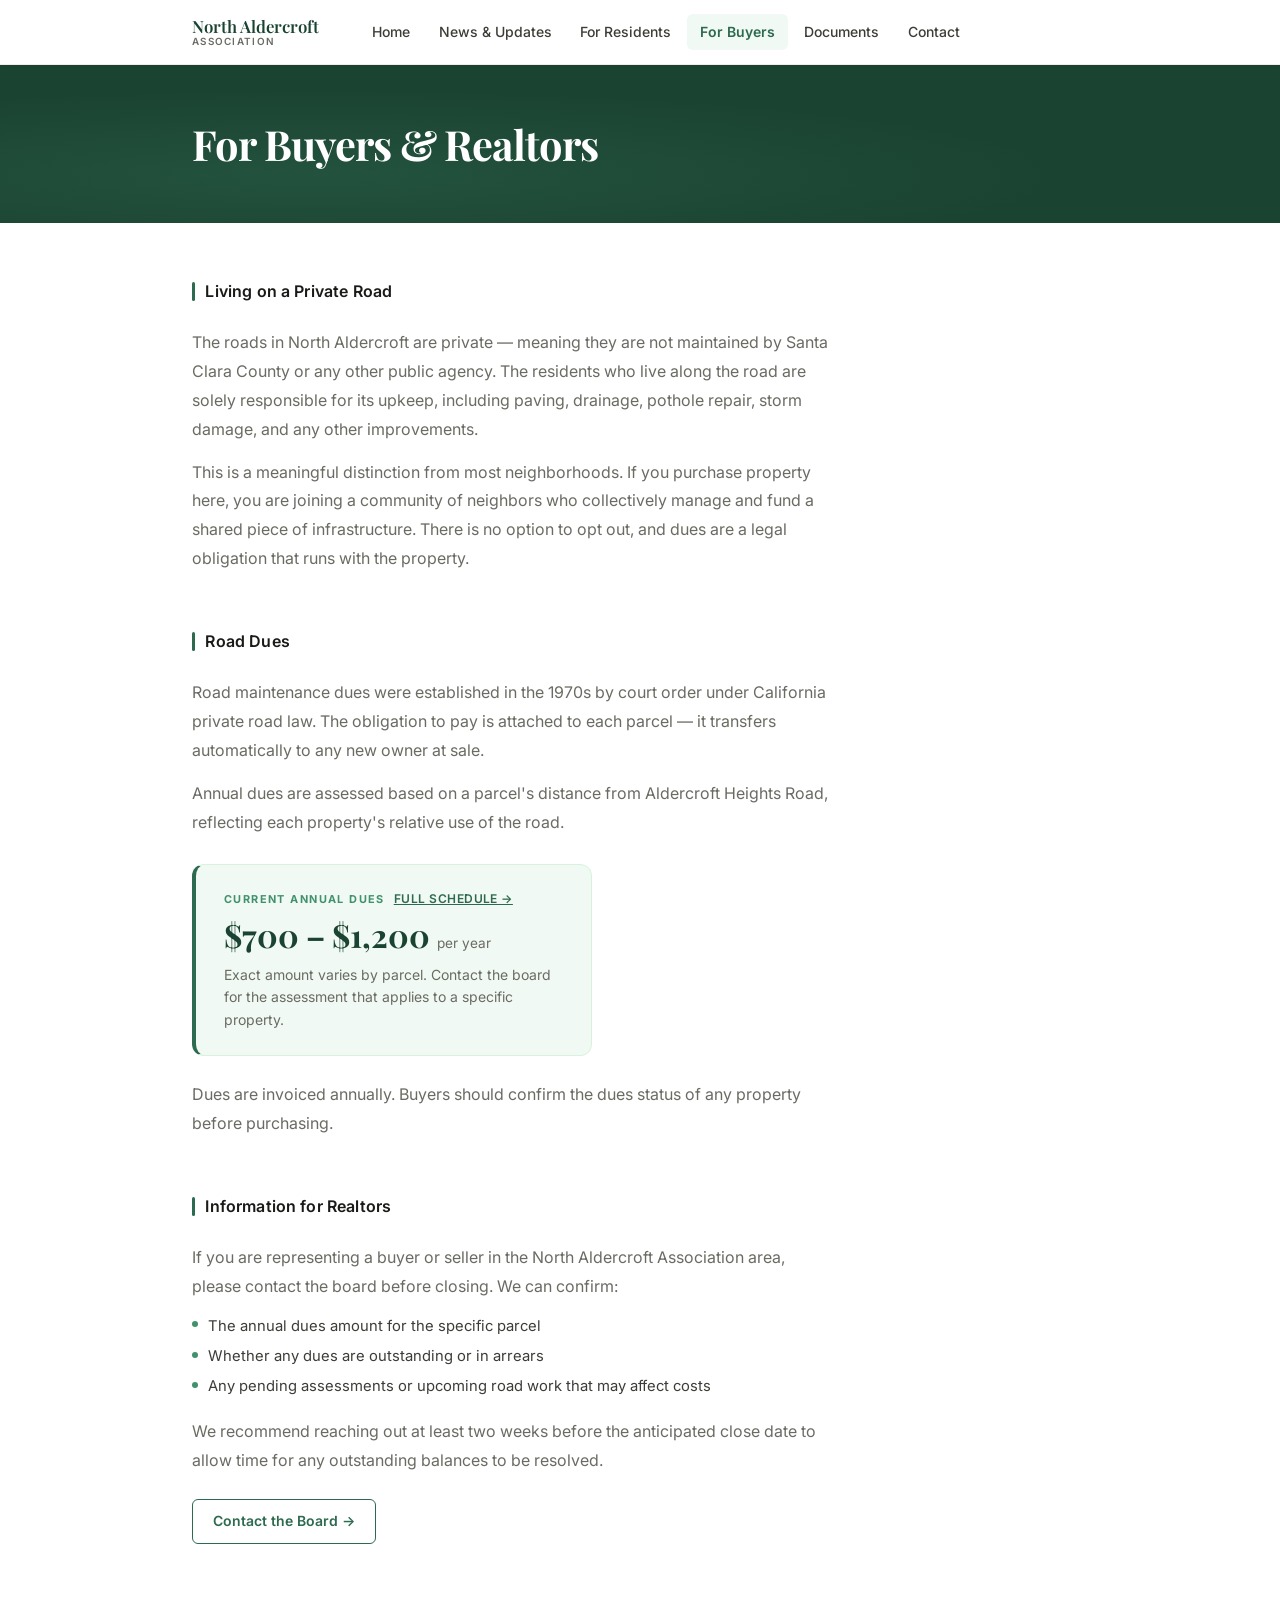
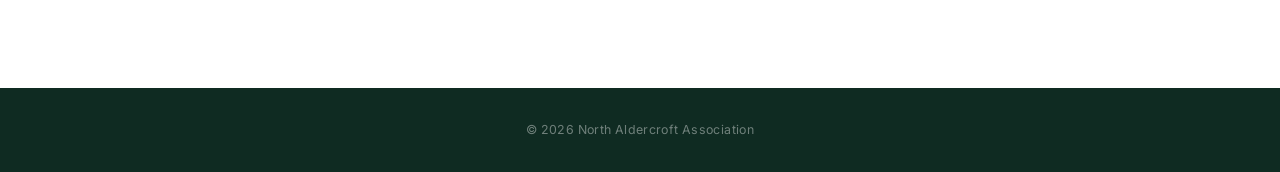
==== commit 3c18811b: "Update descriptions related to North Aldercroft" ====
--- a/buyers.html
+++ b/buyers.html
@@ -39,7 +39,7 @@
   <div class="section">
     <div class="section-label"><h2>Living on a Private Road</h2></div>
     <div class="prose">
-      <p>North Aldercroft Heights Road is a private road — meaning it is not maintained by Santa Clara County or any other public agency. The residents who live along the road are solely responsible for its upkeep, including paving, drainage, pothole repair, storm damage, and any other improvements.</p>
+      <p>The roads in North Aldercroft are private — meaning they are not maintained by Santa Clara County or any other public agency. The residents who live along the road are solely responsible for its upkeep, including paving, drainage, pothole repair, storm damage, and any other improvements.</p>
       <p>This is a meaningful distinction from most neighborhoods. If you purchase property here, you are joining a community of neighbors who collectively manage and fund a shared piece of infrastructure. There is no option to opt out, and dues are a legal obligation that runs with the property.</p>
     </div>
   </div>
@@ -58,14 +58,14 @@
     </div>
 
     <div class="prose" style="margin-top: 1.5rem;">
-      <p>Dues are invoiced annually. Unpaid dues become a lien on the property and must be resolved before or at the close of escrow. Buyers should confirm the dues status of any property before purchasing.</p>
+      <p>Dues are invoiced annually. Buyers should confirm the dues status of any property before purchasing.</p>
     </div>
   </div>
 
   <div class="section">
     <div class="section-label"><h2>Information for Realtors</h2></div>
     <div class="prose">
-      <p>If you are representing a buyer or seller on North Aldercroft Heights Road, please contact the board before closing. We can confirm:</p>
+      <p>If you are representing a buyer or seller in the North Aldercroft Association area, please contact the board before closing. We can confirm:</p>
     </div>
     <ul class="info-list">
       <li>The annual dues amount for the specific parcel</li>
